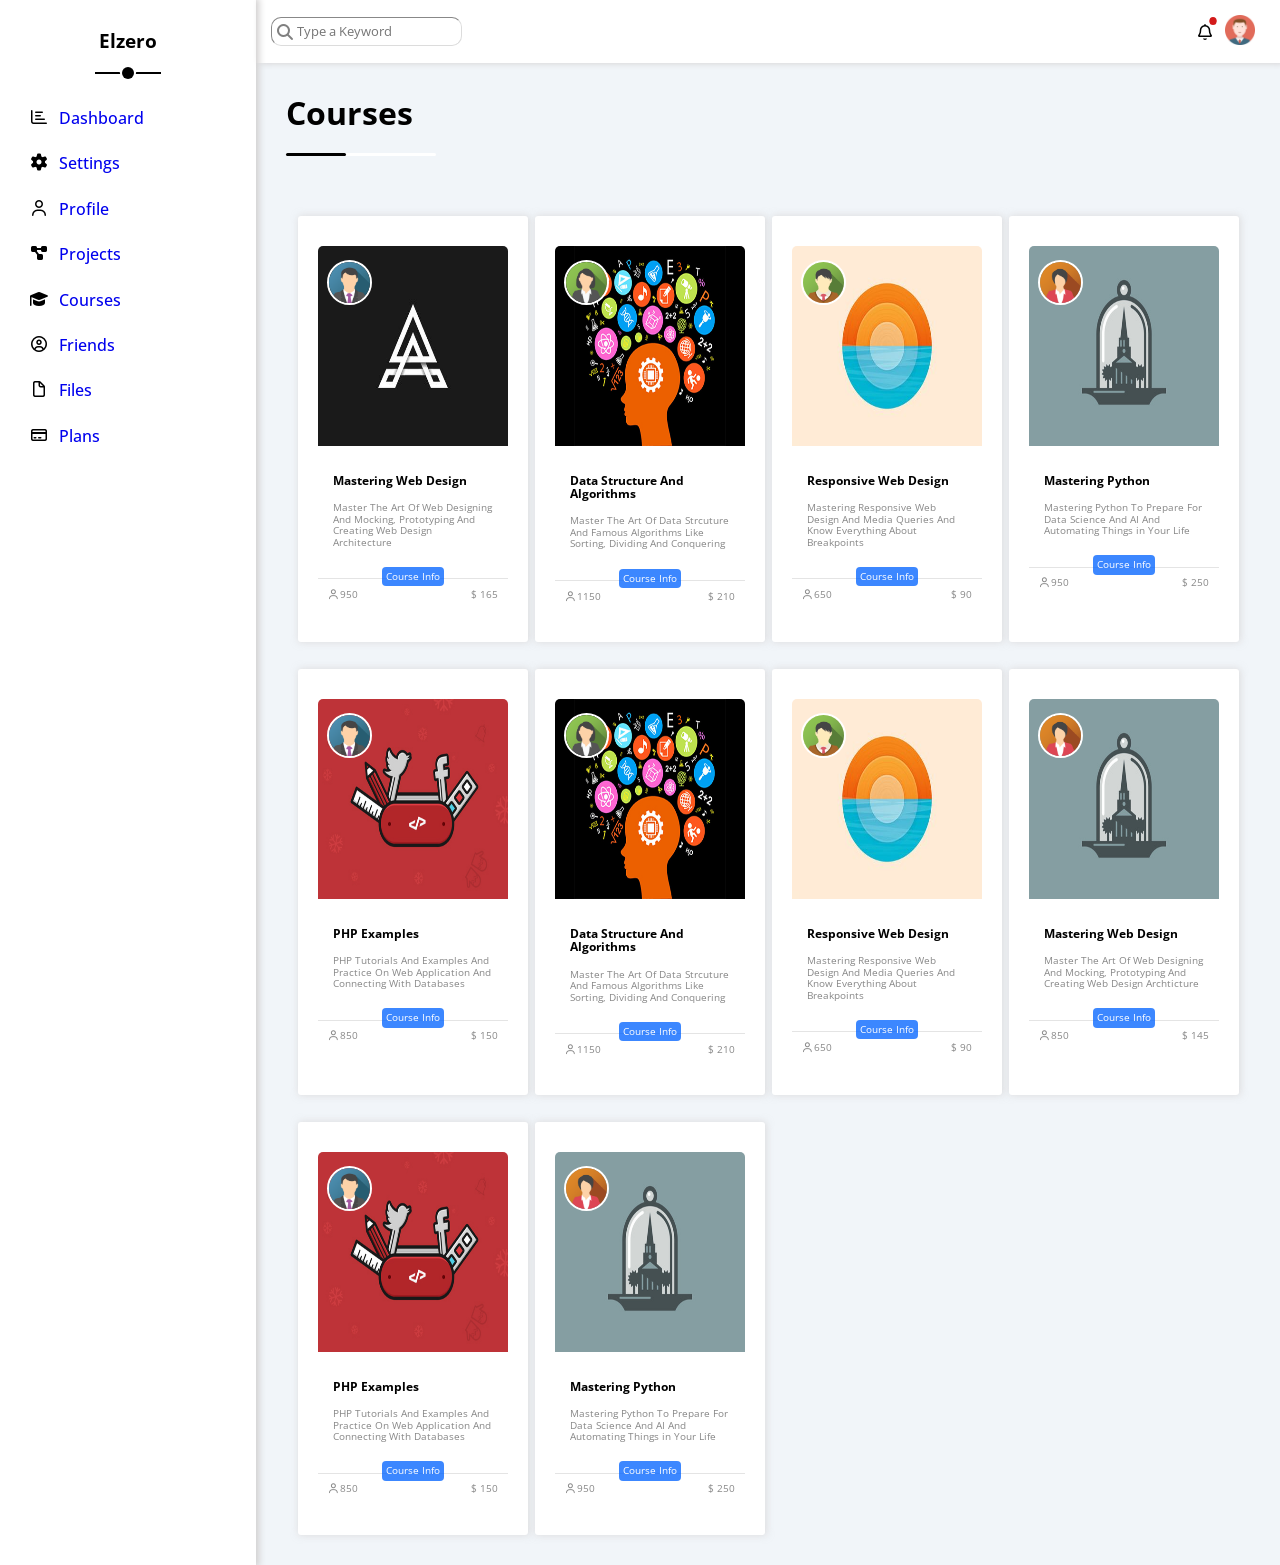
==== Courses.html @ b3a4828a "first commit" ====
<!DOCTYPE html>
<html lang="en">

<head>
    <meta charset="UTF-8">
    <meta name="viewport" content="width=device-width, initial-scale=1.0">
    <link href="css/style.css" rel="stylesheet">
    <link href="css/all.min.css" rel="stylesheet">
    <link href="css/normalize.css" rel="stylesheet">

    <link href="https://fonts.googleapis.com/css2?family=Alex+Brush&family=Archivo+Black&family=Cairo:wght@200..1000&family=Jomhuria&family=Open+Sans:ital,wght@0,300..800;1,300..800&family=Work+Sans:ital,wght@0,100..900;1,100..900&display=swap" rel="stylesheet">
    <title>Template4</title>
</head>

<body>
    <aside>
        <div class="elzerotitle">
            <h3>Elzero</h3>
        </div>
        <ul>
            <li>
                <div>
                    <i class="fa-regular fa-chart-bar"></i>

                    <a href="Dashboard.html">
                        <p>Dashboard</p>
                    </a>

                </div>
            </li>
            <li>
                <div>
                    <i class="fa-solid fa-gear"></i>
                    <a href="Settings.html">
                        <p>Settings</p>
                    </a>


                </div>
            </li>
            <li>
                <div>
                    <i class="fa-regular fa-user"></i>
                    <a href="Profile.html">
                        <p>Profile</p>
                    </a>
                </div>
            </li>
            <li>
                <div>
                    <i class="fa-solid fa-diagram-project"></i>

                    <a href="Projects.html">
                        <p>Projects</p>
                    </a>
                </div>
            </li>
            <li>
                <div>
                    <i class="fa-solid fa-graduation-cap"></i>
                    <a href="Courses.html">
                        <p>Courses </p>
                    </a>

                </div>
            </li>
            <li>
                <div>
                    <i class="fa-regular fa-circle-user"></i>
                    <a href="Friends.html">
                        <p>Friends</p>
                    </a>
                </div>
            </li>
            <li>
                <div>
                    <i class="fa-regular fa-file"></i>
                    <a href="Files.html">
                        <p>Files</p>
                    </a>
                </div>
            </li>
            <li>
                <div>
                    <i class="fa-regular fa-credit-card"></i>
                    <a href="Plans.html">
                        <p>Plans</p>
                    </a>
                </div>
            </li>
        </ul>
    </aside>
    <main>
        <nav>
            <div class="search">
                <div class="icon"><i class="fa-solid fa-magnifying-glass"></i></div>
                <input type="text" placeholder="Type a Keyword">
            </div>
            <div class="bell">
                <div> <i class="fa-regular fa-bell"></i></div>

                <div><img src="image/avatar.png" alt=""></div>

            </div>
        </nav>
        <section>
            <div class="Courses">
                <div class="titlem">
                    <h1>Courses</h1>
                    <div class="line"></div>
                </div>
                <div class="cards">
                    <!-- start of card 1 -->
                    <div class="card">
                        <div class="img"><img src="image/course-01 (1).jpg" alt="not supported">
                            <div class="images"><img src="image/team-01.png" alt=""></div>
                        </div>
                        <div class="text">
                            <div class="name">
                                <h3>Mastering Web Design</h3>
                            </div>
                            <div class="describtion">
                                <p>Master The Art Of Web Designing And Mocking, Prototyping And Creating Web Design Architecture</p>
                            </div>
                        </div>
                        <div class="seperator"></div>
                        <div class="flex">
                            <p><i class="fa-regular fa-user"></i>950</p>
                            <p>$ 165</p>

                        </div>
                    </div>
                    <!-- end of card 1 -->
                    <!-- start of card 2 -->
                    <div class="card">
                        <div class="img"><img src="image/course-02.jpg" alt="not supported">
                            <div class="images"><img src="image/team-02.png" alt=""></div>
                        </div>
                        <div class="text">
                            <div class="name">
                                <h3>Data Structure And Algorithms</h3>
                            </div>
                            <div class="describtion">
                                <p>Master The Art Of Data Strcuture And Famous Algorithms Like Sorting, Dividing And Conquering</p>
                            </div>
                        </div>
                        <div class="seperator"></div>
                        <div class="flex">
                            <p><i class="fa-regular fa-user"></i>1150</p>
                            <p>$ 210</p>
                        </div>
                    </div>
                    <!-- end of card 2 -->
                    <!-- start of card 3 -->
                    <div class="card">
                        <div class="img"><img src="image/course-03.jpg" alt="not supported">
                            <div class="images"><img src="image/team-03.png" alt=""></div>
                        </div>
                        <div class="text">
                            <div class="name">
                                <h3>Responsive Web Design</h3>
                            </div>
                            <div class="describtion">
                                <p>Mastering Responsive Web Design And Media Queries And Know Everything About Breakpoints</p>
                            </div>
                        </div>
                        <div class="seperator"></div>
                        <div class="flex">
                            <p><i class="fa-regular fa-user"></i>650</p>
                            <p>$ 90</p>
                        </div>
                    </div>
                    <!-- end of card 3 -->
                    <!-- start of card 4 -->
                    <div class="card">
                        <div class="img"><img src="image/course-04.jpg" alt="not supported">
                            <div class="images"><img src="image/team-04.png" alt=""></div>
                        </div>
                        <div class="text">
                            <div class="name">
                                <h3>Mastering Python</h3>
                            </div>
                            <div class="describtion">
                                <p>Mastering Python To Prepare For Data Science And AI And Automating Things in Your Life</p>
                            </div>
                        </div>
                        <div class="seperator"></div>
                        <div class="flex">
                            <p><i class="fa-regular fa-user"></i>950</p>
                            <p>$ 250</p>
                        </div>
                    </div>
                    <!-- end of card 4 -->
                    <!-- start of card 5 -->
                    <div class="card">
                        <div class="img"><img src="image/course-05 (1).jpg" alt="not supported">
                            <div class="images"><img src="image/team-01.png" alt=""></div>
                        </div>
                        <div class="text">
                            <div class="name">
                                <h3>PHP Examples</h3>
                            </div>
                            <div class="describtion">
                                <p>PHP Tutorials And Examples And Practice On Web Application And Connecting With Databases</p>
                            </div>
                        </div>
                        <div class="seperator"></div>
                        <div class="flex">
                            <p><i class="fa-regular fa-user"></i>850</p>
                            <p>$ 150</p>
                        </div>
                    </div>
                    <!-- end of card 5 -->
                    <!-- start of card 6 -->
                    <div class="card">
                        <div class="img"><img src="image/course-02.jpg" alt="not supported">
                            <div class="images"><img src="image/team-02.png" alt=""></div>
                        </div>
                        <div class="text">
                            <div class="name">
                                <h3>Data Structure And Algorithms</h3>
                            </div>
                            <div class="describtion">
                                <p>Master The Art Of Data Strcuture And Famous Algorithms Like Sorting, Dividing And Conquering</p>
                            </div>
                        </div>
                        <div class="seperator"></div>
                        <div class="flex">
                            <p><i class="fa-regular fa-user"></i>1150</p>
                            <p>$ 210</p>
                        </div>
                    </div>
                    <!-- end of card 6-->
                    <!-- start of card 7 -->
                    <div class="card">
                        <div class="img"><img src="image/course-03.jpg" alt="not supported">
                            <div class="images"><img src="image/team-03.png" alt=""></div>
                        </div>
                        <div class="text">
                            <div class="name">
                                <h3>Responsive Web Design</h3>
                            </div>
                            <div class="describtion">
                                <p>Mastering Responsive Web Design And Media Queries And Know Everything About Breakpoints</p>
                            </div>
                        </div>
                        <div class="seperator"></div>
                        <div class="flex">
                            <p><i class="fa-regular fa-user"></i>650</p>
                            <p>$ 90</p>
                        </div>
                    </div>
                    <!-- end of card 7 -->
                    <!-- start of card 8 -->
                    <div class="card">
                        <div class="img"><img src="image/course-04.jpg" alt="not supported">
                            <div class="images"><img src="image/team-04.png" alt=""></div>
                        </div>
                        <div class="text">
                            <div class="name">
                                <h3>Mastering Web Design</h3>
                            </div>
                            <div class="describtion">
                                <p>Master The Art Of Web Designing And Mocking, Prototyping And Creating Web Design Archticture</p>
                            </div>
                        </div>
                        <div class="seperator"></div>
                        <div class="flex">
                            <p><i class="fa-regular fa-user"></i>850</p>
                            <p>$ 145</p>
                        </div>
                    </div>
                    <!-- end of card 8 -->
                    <!-- start of card 9 -->
                    <div class="card">
                        <div class="img"><img src="image/course-05 (1).jpg" alt="not supported">
                            <div class="images"><img src="image/team-01.png" alt=""></div>
                        </div>
                        <div class="text">
                            <div class="name">
                                <h3>PHP Examples</h3>

                            </div>
                            <div class="describtion">
                                <p>PHP Tutorials And Examples And Practice On Web Application And Connecting With Databases</p>
                            </div>
                        </div>
                        <div class="seperator"></div>
                        <div class="flex">
                            <p><i class="fa-regular fa-user"></i>850</p>
                            <p>$ 150</p>
                        </div>
                    </div>
                    <!-- end of card 9 -->
                    <!-- start of card 10 -->
                    <div class="card">
                        <div class="img"><img src="image/course-04.jpg" alt="not supported">
                            <div class="images"><img src="image/team-04.png" alt=""></div>
                        </div>
                        <div class="text">
                            <div class="name">
                                <h3>Mastering Python</h3>
                            </div>
                            <div class="describtion">
                                <p>Mastering Python To Prepare For Data Science And AI And Automating Things in Your Life</p>
                            </div>
                        </div>
                        <div class="seperator"></div>
                        <div class="flex">
                            <p><i class="fa-regular fa-user"></i>950</p>
                            <p>$ 250</p>
                        </div>
                    </div>
                    <!-- end of card 10 -->


                </div>
        </section>
    </main>
</body>
---- css/style.css ----
* {
                box-sizing: border-box;
                padding: 0%;
                margin: 0%;
                font-family: "open sans";
            }
            
             :root {
                --gral: rgba(128, 128, 128, 0.163);
            }
            
            html {
                scroll-behavior: smooth;
                background-color: rgb(255, 255, 255);
                font-family: "Cairo", sans-serif;
                list-style: none;
            }
            
            body {
                overflow-x: hidden;
                display: grid;
                grid-template-columns: 20% 80% 1%;
            }
            
            a {
                text-decoration: none;
            }
            
            a:visited {
                color: black;
            }
            
            ul {
                list-style: none;
            }
            /* start of aside the left part */
            
            aside {
                display: flex;
                flex-direction: column;
                justify-content: start;
                padding-top: 50px;
                font-size: medium;
                padding: 10px 10%;
                box-shadow: 1px 0px 7px 2px rgb(208, 206, 206);
                z-index: 10;
                font-weight: 500;
            }
            
            aside .elzerotitle {
                margin: 20px auto;
                border-bottom: 2px black solid;
                padding: 0px 4px 20px;
                position: relative;
                z-index: 1;
            }
            
            aside .elzerotitle h3 {
                font-size: larger;
            }
            
            aside .elzerotitle::before,
            aside .elzerotitle::after {
                content: "";
                background-color: white;
                z-index: 2;
                position: absolute;
                left: 50%;
                transform: translatex(-50%);
                bottom: -7px;
                border-radius: 50%;
                width: 17px;
                height: 17px;
            }
            
            aside .elzerotitle::after {
                background-color: black;
                width: 12px;
                height: 12px;
            }
            
            aside ul li div {
                display: flex;
                padding: 12px 3px;
                width: 100%;
                z-index: 2;
                position: relative;
                border-radius: 4px;
                margin: 3px 0;
            }
            
            aside ul li div::after {
                content: "";
                background-color: rgba(217, 216, 216, 0.605);
                z-index: 2;
                position: absolute;
                left: 0%;
                bottom: 0;
                border-radius: 4px;
                width: 100%;
                height: 100%;
                z-index: -1;
                display: none;
                transition-duration: .4s;
            }
            
            aside ul li div:hover::after {
                display: block;
            }
            
            aside ul li div:hover {
                cursor: pointer;
            }
            
            aside ul li div i {
                margin-right: 10px;
            }
            
            @media(max-width:600px) {
                body {
                    overflow-x: hidden;
                    display: grid;
                    grid-template-columns: 30% 70%;
                }
                aside {
                    font-size: smaller;
                }
            }
            /* end of aside left section */
            /* start of nav in right section  */
            
            main nav {
                display: flex;
                justify-content: space-between;
                padding: 15px;
                box-shadow: 4px 0px 7px 0px rgb(208, 206, 206);
                height: fit-content;
                align-items: center;
                z-index: 100;
                position: relative;
            }
            
            main nav .bell img {
                width: 30px;
                height: 30px;
                margin: 0 10px;
            }
            
            main nav .bell {
                display: flex;
                align-items: center;
            }
            
            main nav .bell :first-child {
                position: relative;
            }
            
            main nav .bell :first-child::after {
                content: "";
                background-color: rgb(211, 26, 26);
                z-index: 2;
                position: absolute;
                right: -27%;
                transform: translatex(-50%);
                top: -6px;
                border-radius: 50%;
                width: 7px;
                height: 7px;
            }
            
            main nav .search input[type="text"] {
                padding: 6px 0% 6px 15%;
                border-color: gainsboro;
                border-width: 1px;
                border-radius: 10px;
                transition-duration: .3s;
                font-size: small;
                outline: none;
            }
            
            main nav .search input[type="text"]:hover {
                padding: 6px 20% 6px 15%;
                box-shadow: 0 0 1px 2px rgb(198, 198, 198);
            }
            
            main nav .search {
                position: relative;
            }
            
            main nav .search .icon {
                position: absolute;
                color: gray;
                top: 20%;
                left: 2.5%;
            }
            
            @media(max-width:600px) {
                main nav .search input[type="text"] {
                    transform: scale(.7);
                }
                main nav .search input[type="text"]:hover {
                    padding: 6px 5% 6px 5%;
                }
            }
            
            main section {
                background-color: #F1F5F9;
            }
            /* end of nav in right section  */
            /* dashboard start */
            /* start of 1 */
            
            .Dashboard .top {
                display: flex;
                justify-content: space-between;
                background-color: #EEEEEE;
                margin: 0;
                padding: 20px 20px 0 20px;
                margin-bottom: 20px;
            }
            
            .Dashboard .top .images img {
                transform: scale(1.5) translate(15px, 25px);
                ;
            }
            
            .Dashboard .top .l img {
                height: 100px;
            }
            
            .Dashboard #card1 {
                padding: 0;
            }
            
            .describtion {
                margin: 15px 0;
            }
            
            .Dashboard .bottom {
                padding: 30px 0;
            }
            
            .Dashboard .bottom .flexspace {
                justify-content: space-around;
                border: 1px #EEEEEE solid;
                padding: 40px 0;
                margin-bottom: 10px;
            }
            
            .Dashboard .flex3 {
                display: flex;
                justify-content: end;
                padding: 0 20px;
                align-items: center;
            }
            
            .Dashboard .flex3 .button {
                background-color: #0075FF;
                color: white;
            }
            
            .button:hover {
                cursor: pointer;
            }
            
            @media(max-width:767px) {
                .Dashboard .top .l img {
                    height: 55px;
                    transform: translatey(59%);
                }
            }
            /* end of 1 */
            /* start of2  */
            
            .Dashboard .card:nth-child(3) .flex3 {
                padding: 15px 6px;
            }
            
            .in input[type="text"] {
                background-color: #cccccc43;
                color: #686868;
                outline: none;
                border: none;
                border-radius: 7px;
                width: 100%;
                padding: 7px 12px;
                margin: 10px 0;
            }
            
            .in input[placeholder="Your Thoughts"] {
                padding-bottom: 150px;
            }
            /* end of 2 */
            /* start of 3*/
            
            .felxo {
                display: flex;
                align-items: center;
                gap: 15px;
                margin-top: 20px;
                position: relative;
            }
            
            .felxo>div:first-child {
                width: 80px;
                height: 80px;
                display: flex;
                justify-content: center;
                align-items: center;
                font-size: 28px;
                font-weight: bold;
                flex-shrink: 0;
            }
            
            .lino {
                position: relative;
            }
            
            .lino::after {
                z-index: 2;
                position: absolute;
                left: 0px;
                top: -40px;
                content: "85%";
                padding: 7px;
                transform: scale(.8);
                color: white;
                border-radius: 4px;
                width: 5%;
                text-align: center;
                min-width: 28px;
            }
            
            #flexo1 .lino::after {
                left: calc(80% - (2.5% + 15px));
                content: "80%";
                background-color: #0075FF;
            }
            
            #flexo2 .lino::after {
                left: calc(55% - (2.5% + 15px));
                content: "55%";
                background-color: #f59e0b;
            }
            
            #flexo3 .lino::after {
                left: calc(75% - (2.5% + 15px));
                content: "75%";
                background-color: #22c55e;
            }
            
            .felxo:nth-of-type(1)>div:first-child {
                background: rgb(0 117 255 / 20%);
                color: #0075ff;
            }
            
            .felxo:nth-of-type(2)>div:first-child {
                background: rgb(245 158 11 / 20%);
                color: #f59e0b;
            }
            
            .felxo:nth-of-type(3)>div:first-child {
                background: rgb(34 197 94 / 20%);
                color: #22c55e;
            }
            
            .felxo>div:last-child {
                flex: 1;
            }
            
            .felxo p {
                margin: 5px 0 12px;
                font-size: 18px;
                font-weight: bold;
            }
            
            .lino {
                width: 100%;
                height: 4px;
                border-radius: 6px;
                position: relative;
            }
            
            .felxo:nth-of-type(1) .lino {
                background: rgb(0 117 255 / 20%);
            }
            
            .felxo:nth-of-type(2) .lino {
                background: rgb(245 158 11 / 20%);
            }
            
            .felxo:nth-of-type(3) .lino {
                background: rgb(34 197 94 / 20%);
            }
            
            .lino::before {
                content: "";
                position: absolute;
                left: 0;
                top: 0;
                height: 100%;
            }
            
            .felxo:nth-of-type(1) .lino::before {
                width: 80%;
                background: #0075ff;
            }
            
            .felxo:nth-of-type(2) .lino::before {
                width: 55%;
                background: #f59e0b;
            }
            
            .felxo:nth-of-type(3) .lino::before {
                width: 75%;
                background: #22c55e;
            }
            
            @media (max-width:767px) {
                .felxo>div:first-child {
                    width: 65px;
                    height: 65px;
                    font-size: 22px;
                }
                .felxo p {
                    font-size: 16px;
                }
                .lino::after {
                    transform: scale(.6);
                }
            }
            /* end of 3 */
            /* start 4 */
            
            .Dashboard .grid {
                display: grid;
                grid-template-columns: repeat(auto-fill, minmax(180px, 1fr));
                gap: 20px;
                margin-top: 20px;
            }
            
            .Dashboard .boxy {
                border: 1px solid #eee;
                border-radius: 10px;
                padding: 20px;
                text-align: center;
            }
            
            .Dashboard .boxy i {
                font-size: 30px;
                margin-bottom: 10px;
            }
            
            .Dashboard .boxy p {
                font-size: 25px;
                font-weight: bold;
                margin: 10px 0;
            }
            
            .Dashboard .boxy:nth-child(1) i {
                color: #f59e0b;
            }
            
            .Dashboard .boxy:nth-child(2) i {
                color: #0075ff;
            }
            
            .Dashboard .boxy:nth-child(3) i {
                color: #22c55e;
            }
            
            .Dashboard .boxy:nth-child(4) i {
                color: #f44336;
            }
            
            @media (max-width:767px) {
                .Dashboard .grid {
                    grid-template-columns: 1fr;
                }
            }
            /* end 4 */
            /* start 5 */
            
            .Dashboard .cardin {
                padding: 20px 0;
            }
            
            .Dashboard .cardin:not(:last-child) {
                border-bottom: 1px solid #eee;
            }
            
            .Dashboard .flexspace {
                display: flex;
                justify-content: space-between;
                align-items: center;
            }
            
            .Dashboard .left {
                display: flex;
                align-items: center;
                gap: 15px;
            }
            
            .Dashboard .left img {
                width: 100px;
                border-radius: 6px;
            }
            
            .Dashboard .left p {
                margin-bottom: 8px;
                font-weight: bold;
            }
            
            .button {
                background: #eee;
                padding: 5px 10px;
                border-radius: 6px;
                font-size: 13px;
                white-space: nowrap;
            }
            
            @media (max-width:767px) {
                .flexspace {
                    flex-direction: column;
                    gap: 15px;
                    text-align: center;
                }
                .left {
                    flex-direction: column;
                }
                .left img {
                    width: 180px;
                }
            }
            /* end 5 */
            /* start 6 */
            
            .Dashboard .cardin {
                padding: 20px 0;
            }
            
            .Dashboard .cardin:not(:last-child) {
                border-bottom: 1px solid #eee;
            }
            
            .flexspace {
                display: flex;
                justify-content: space-between;
                align-items: center;
                padding: 12px;
            }
            
            .flexspace .left,
            .flexspace .right {
                display: flex;
                flex-direction: column;
                justify-content: space-between;
                height: 100%;
            }
            
            .flexspace .right>div {
                margin: 10px 0;
            }
            
            .flexspace .left>div {
                margin: 3px 0;
            }
            
            .flexspace:not(:last-child) {
                border-bottom: 1px solid #eee;
            }
            
            .flexspace:nth-child(5) {
                position: relative;
            }
            
            .flexspace:nth-child(5)::after {
                content: "";
                width: 100%;
                height: 100%;
                top: 0;
                left: 0;
                background-color: #ffffffc9;
                position: absolute;
            }
            
            .Dashboard .left {
                display: flex;
                align-items: center;
                gap: 15px;
            }
            
            .Dashboard .left img {
                width: 100px;
                border-radius: 6px;
            }
            
            .Dashboard .left p {
                margin-bottom: 8px;
                font-weight: bold;
            }
            
            .button {
                background: #eee;
                padding: 5px 10px;
                border-radius: 6px;
                font-size: 13px;
                white-space: nowrap;
            }
            
            .trash {
                transition-duration: .3s;
            }
            
            .trash:hover {
                color: red;
            }
            
            @media (max-width:767px) {
                .flexspace {
                    flex-direction: column;
                    gap: 15px;
                    text-align: center;
                }
                .Dashboard .left {
                    flex-direction: column;
                }
                .Dashboard .left img {
                    width: 180px;
                }
            }
            /* end 6 */
            
            .reminder,
            .latest-uploads,
            .socialMediaStatistics,
            .projectprogress {
                margin: 20px 0;
            }
            /* start 7 */
            
            .latest-uploads {
                background: white;
                padding: 20px;
                border-radius: 10px;
                margin: 20px 0;
            }
            
            .latest-uploads h2 {
                margin-bottom: 20px;
            }
            
            .upload {
                display: flex;
                justify-content: space-between;
                align-items: center;
                padding: 15px 0;
            }
            
            .upload:not(:last-child) {
                border-bottom: 1px solid #eee;
            }
            
            .file {
                display: flex;
                align-items: center;
                gap: 15px;
            }
            
            .file img {
                width: 40px;
            }
            
            .file h4 {
                margin: 0 0 5px;
                font-size: 15px;
                font-weight: normal;
            }
            
            .file p {
                margin: 0;
                color: #888;
                font-size: 14px;
            }
            
            .upload span {
                background: #eee;
                padding: 4px 8px;
                border-radius: 6px;
                font-size: 13px;
            }
            /* start 8 */
            
            .projectprogress {
                position: relative;
                background: white;
                padding: 20px;
                border-radius: 10px;
                overflow: hidden;
            }
            
            .projectprogress h2 {
                margin-bottom: 25px;
            }
            
            .projectprogress ul {
                list-style: none;
                margin: 0;
                padding: 0;
                position: relative;
            }
            
            .projectprogress ul::before {
                content: "";
                position: absolute;
                left: 11px;
                top: 0;
                width: 2px;
                height: calc(100% - 24px);
                background: #0075ff;
            }
            
            .projectprogress li {
                position: relative;
                padding-left: 40px;
                min-height: 45px;
                display: flex;
                align-items: center;
            }
            
            .projectprogress li::before {
                content: "";
                position: absolute;
                left: 0;
                width: 18px;
                height: 18px;
                border: 2px solid #0075ff;
                border-radius: 50%;
                background: white;
                z-index: 2;
            }
            
            .projectprogress li.done::before {
                background: #0075ff;
            }
            
            .projectprogress li.current::before {
                background: #0075ff;
                animation: flash 1s infinite alternate;
            }
            
            .projectprogress img {
                position: absolute;
                right: 20px;
                bottom: 20px;
                width: 140px;
                opacity: .15;
            }
            
            @keyframes flash {
                from {
                    opacity: 1;
                }
                to {
                    opacity: .2;
                }
            }
            
            @media (max-width:767px) {
                .projectprogress img {
                    display: none;
                }
                .projectprogress li {
                    font-size: 14px;
                }
            }
            /* end of card8 */
            /* start of card 9 */
            
            .reminders {
                background: white;
                padding: 20px;
                border-radius: 10px;
            }
            
            .reminders h2 {
                margin-bottom: 20px;
            }
            
            .reminder {
                display: flex;
                align-items: center;
                gap: 15px;
            }
            
            .reminder:not(:last-child) {
                margin-bottom: 20px;
            }
            
            .circle {
                width: 15px;
                height: 15px;
                border-radius: 50%;
                flex-shrink: 0;
            }
            
            .Dashboard .text {
                border-left: 2px solid;
                padding-left: 15px;
            }
            
            .Dashboard .text h4 {
                margin: 0 0 8px;
                font-size: 14px;
            }
            
            .Dashboard .text p {
                margin: 0;
                font-size: 13px;
                color: #888;
            }
            
            .blue .circle,
            .blue .text {
                border-color: #0075ff;
                background-color: #0075ff;
            }
            
            .green .circle,
            .green .text {
                border-color: #22c55e;
                background-color: #22c55e;
            }
            
            .orange .circle,
            .orange .text {
                border-color: #f59e0b;
                background-color: #f59e0b;
            }
            
            .red .circle,
            .red .text {
                border-color: #f44336;
                background-color: #f44336;
            }
            
            .blue .text,
            .green .text,
            .orange .text,
            .red .text {
                background: transparent;
            }
            
            @media (max-width: 767px) {
                .reminder {
                    gap: 10px;
                }
                .text h4 {
                    font-size: 13px;
                }
                .text p {
                    font-size: 12px;
                }
            }
            /* end of card 9 */
            /* start of 10 */
            
            .latestpost {
                background: white;
                padding: 20px;
                border-radius: 10px;
            }
            
            .latestpost .head {
                display: flex;
                align-items: center;
                gap: 15px;
                padding-bottom: 20px;
                border-bottom: 1px solid #eee;
                margin: 16px 0;
            }
            
            .latestpost .head img {
                width: 50px;
                border-radius: 50%;
            }
            
            .latestpost .head h4 {
                margin-bottom: 15px;
            }
            
            .latestpost .head p {
                color: #888;
                font-size: 14px;
            }
            
            .latestpost .post {
                padding: 30px 0;
                line-height: 1.8;
                border-bottom: 1px solid #eee;
                min-height: 140px;
            }
            
            .latestpost .react {
                display: flex;
                justify-content: space-between;
                padding-top: 20px;
                color: #777;
                font-size: 14px;
            }
            
            @media(max-width:767px) {
                .latestpost .post {
                    text-align: center;
                    min-height: auto;
                }
                .latestpost .react {
                    font-size: 13px;
                }
            }
            /* end of 10 */
            /* start of 11 */
            
            .socialMediaStatistics {
                background: white;
                padding: 20px;
                border-radius: 10px;
            }
            
            .socialMediaStatistics h2 {
                margin-bottom: 20px;
            }
            
            .socialMediaBox {
                display: flex;
                align-items: center;
                justify-content: space-between;
                min-height: 55px;
                margin-bottom: 10px;
            }
            
            .socialMediaBox i {
                width: 55px;
                height: 55px;
                display: flex;
                justify-content: center;
                align-items: center;
                color: white;
                font-size: 20px;
            }
            
            .socialMediaBox span {
                flex: 1;
                margin-left: 15px;
                font-weight: bold;
            }
            
            .socialMediaBox a {
                margin-right: 15px;
                padding: 4px 10px;
                border-radius: 6px;
                color: white;
                text-decoration: none;
                font-size: 13px;
            }
            
            .twitter {
                background: #d2ecfc;
            }
            
            .twitter i,
            .twitter a {
                background: #1da1f2;
            }
            
            .twitter span {
                color: #1da1f2;
            }
            
            .facebook {
                background: #d7e9ff;
            }
            
            .facebook i,
            .facebook a {
                background: #1877f2;
            }
            
            .facebook span {
                color: #1877f2;
            }
            
            .youtube {
                background: #ffe2e2;
            }
            
            .youtube i,
            .youtube a {
                background: #ff0000;
            }
            
            .youtube span {
                color: #ff0000;
            }
            
            .linkedin {
                background: #d9edf7;
            }
            
            .linkedin i,
            .linkedin a {
                background: #0a66c2;
            }
            
            .linkedin span {
                color: #0a66c2;
            }
            
            @media (max-width:767px) {
                .socialMediaBox {
                    min-height: 50px;
                }
                .socialMediaBox i {
                    width: 50px;
                    height: 50px;
                }
                .socialMediaBox span {
                    font-size: 13px;
                }
                .socialMediaBox a {
                    font-size: 12px;
                    margin-right: 10px;
                }
            }
            /* end of 11 */
            /* start of 12 */
            
            .projectsTable {
                background: white;
                padding: 20px;
                border-radius: 10px;
            }
            
            .projectsTable h2 {
                margin-bottom: 20px;
            }
            
            .tableResponsive {
                overflow-x: auto;
            }
            
            .tableResponsive table {
                width: 100%;
                min-width: 900px;
                border-spacing: 0;
            }
            
            .tableResponsive th {
                background: #f6f6f6;
                padding: 15px;
                text-align: left;
                font-weight: bold;
            }
            
            .tableResponsive td {
                padding: 15px;
                border: 1px solid #eee;
            }
            
            .projectTeam {
                display: flex;
                align-items: center;
            }
            
            .projectTeam img {
                width: 32px;
                border-radius: 50%;
                border: 2px solid white;
            }
            
            .projectTeam img:not(:first-child) {
                margin-left: -15px;
            }
            
            .pending,
            .inProgress,
            .completed,
            .rejected {
                color: white;
                padding: 4px 10px;
                border-radius: 6px;
                font-size: 13px;
            }
            
            .pending {
                background: #f59e0b;
            }
            
            .inProgress {
                background: #0075ff;
            }
            
            .completed {
                background: #22c55e;
            }
            
            .rejected {
                background: #f44336;
            }
            /* end of 12 */
            /* dashboard end */
            /* settings start */
            
            .Settings .card {
                overflow: hidden;
            }
            
            .Settings .card .grid {
                grid-template-columns: 1fr;
            }
            
            .Settings .card .Black {
                color: black;
                font-weight: bold;
            }
            
            .Settings .flexspace .button {
                width: fit-content;
            }
            
            .Settings .button,
            .Settings .change {
                background: #0075ff;
                color: #fff;
                padding: 10px 18px;
                border-radius: 6px;
                cursor: pointer;
                transition: .3s;
            }
            
            .Settings .button:hover,
            .Settings .change:hover {
                background: #0d69d5;
            }
            
            .Settings #card5 form div {
                padding: 14px 0;
                border-bottom: 1px solid #eee;
            }
            
            .Settings #card5 form div:last-child {
                border: none;
            }
            
            .Settings #card5 label {
                margin-left: 10px 0;
                cursor: pointer;
            }
            
            .Settings .flex2 {
                display: flex;
                gap: 15px;
                margin-top: 25px;
            }
            
            .Settings .box {
                flex: 1;
                border: 2px solid #eee;
                border-radius: 10px;
                padding: 20px;
                text-align: center;
                cursor: pointer;
                transition: .3s;
            }
            
            .Settings .box:hover {
                border-color: #0075ff;
                color: #0075ff;
            }
            
            .Settings .box i {
                font-size: 28px;
                margin-bottom: 12px;
            }
            
            .Settings .card:nth-child(2) input,
            .Settings .card:nth-child(4) input,
            .Settings textarea {
                width: 100%;
                padding: 12px;
                border: 1px solid #ddd;
                border-radius: 6px;
                outline: none;
                transition: .3s;
                font-size: 15px;
                background-color: #ecececa0;
                margin: 0px 0 10px 0;
            }
            
            .Settings .card:nth-child(4) input {
                padding-left: 50px;
            }
            
            .Settings .ic {
                position: relative;
                display: flex;
                align-items: center;
                margin: 4px 0;
                padding: 0;
            }
            
            .Settings .ic i {
                position: absolute;
                padding: 0 20px;
                border-right: #a4a3a3 1px solid;
                color: #a2a0a0;
                height: 80%;
                display: flex;
                align-items: center;
                justify-content: center;
                transform: translatey(-10%);
            }
            
            .Settings input:focus,
            .Settings textarea:focus {
                border-color: #2196f3;
            }
            
            .Settings textarea {
                min-height: 160px;
            }
            
            @media (max-width:1022px) {
                .Settings .change,
                .Settings .button {
                    width: 100%;
                    text-align: center;
                }
                .Settings h2+.describtion {
                    font-size: smaller;
                }
                .Settings .flex {
                    flex-direction: column;
                    gap: 15px;
                }
                .Settings .flex2 {
                    flex-direction: column;
                }
                .Settings .change,
                .Settings .button {
                    width: 100%;
                    text-align: center;
                }
                .Settings .describtion {
                    width: 80%;
                }
            }
            /*settings end */
            /* profile sec start */
            
            main section .Profile {
                padding: 20px;
            }
            
            .Profile .grid1 {
                display: grid;
                grid-template-columns: 25% 75%;
                margin: 20px;
                background-color: white;
                padding: 10px 0px 10px 10px;
                gap: 20px;
                border-radius: 8px;
                box-shadow: 1px 0px 2px .5px rgb(208, 206, 206);
            }
            
            .Profile .grid1 .info,
            .Profile .grid1 .col:first-child {
                display: flex;
                flex-direction: column;
                align-items: center;
                justify-content: center;
            }
            
            .Profile .grid1 .col:first-child {
                border-right: #88888870 1PX solid;
            }
            
            .Profile .grid1 .col:first-child .info>div {
                margin: 10px 0;
            }
            
            .Profile .grid1 .col:first-child .info .line {
                height: 6px;
                background-color: rgba(220, 220, 220, 0.341);
            }
            
            .Profile .grid1 .col:first-child .info .line::after {
                background-color: rgb(0, 132, 255);
                height: 6px;
            }
            
            .Profile .grid1 .col:first-child .info .stars {
                color: gold;
            }
            
            .Profile .images {
                display: flex;
                justify-content: center;
                margin-bottom: 20px;
            }
            
            .Profile .images img {
                width: 100px;
                height: 100px;
                position: static;
                transform: none;
            }
            
            .Profile .grid1 .col:nth-child(2)>div {
                display: flex;
                position: relative;
                width: 90%;
                justify-content: space-between;
                padding: 5px 5px 20px;
                border-bottom: 1px gainsboro solid;
            }
            
            .Profile .grid1 .col:nth-child(2)>div:last-child {
                border-bottom: none;
            }
            
            .Profile .grid1 .col .subheading+div {
                margin: 6px 0;
                position: relative;
            }
            
            .Profile .grid1 .col>div .right {
                position: absolute;
                top: 40%;
                left: 50%;
            }
            
            .Profile .grid1 .col>div .right,
            .left {
                width: 280px;
                margin: 0 10px;
            }
            
            .Profile .grid1 .col>div .left {
                margin-right: 40px;
            }
            
            .Profile .grid1 .col>div .right .value,
            .left .value {
                font-size: small;
            }
            
            .Profile .grid1 .col>div .describtion,
            .left .subheading {
                margin: 13px 0 7px;
                color: #888888;
            }
            
            .left .subheading {
                font-weight: 600;
            }
            
            .Profile .grid {
                display: grid;
                grid-template-columns: 30% 69%;
                gap: 30px;
                padding: 40px;
            }
            
            .Profile .grid .coll {
                background-color: white;
                padding: 20px;
                border-radius: 6px;
                box-shadow: 1px 0px 2px .5px rgb(208, 206, 206);
            }
            
            .Profile .grid .coll .flexd {
                display: flex;
                flex-direction: column;
                justify-content: space-around;
                height: 100%;
            }
            
            .Profile .grid .coll .flexd>div {
                display: flex;
                font-size: small;
                border-bottom: solid 1px gainsboro;
                height: 100%;
                align-items: center;
                padding: 3px;
                transition-duration: .4s;
            }
            
            .Profile .grid .coll .flexd>div:last-child {
                border-bottom: none;
                padding: 0 0 20PX;
            }
            
            .Profile .grid .coll .flexd>div p {
                background-color: rgba(237, 236, 236, 0.697);
                padding: 5px;
                border-radius: 6px;
                margin: 3px;
            }
            
            .Profile .grid .coll .flex {
                display: flex;
                justify-content: space-between;
                flex-direction: column;
            }
            
            .Profile .grid .coll img {
                width: 70px;
                margin: 0 10px;
            }
            
            .Profile .grid .coll .internalflex {
                display: flex;
                justify-content: space-between;
                transition-duration: .4s;
            }
            
            .Profile .grid .coll .internalflex:hover,
            .Profile .grid .coll .flexd div:hover {
                background-color: rgba(239, 235, 235, 0.389);
            }
            
            .Profile .grid .coll .internalflex :first-child {
                display: flex;
                justify-content: space-between;
                align-items: start;
                margin: 7px 0;
            }
            
            .Profile .grid .coll .internalflex:not(:last-child) {
                border-bottom: solid 1px gainsboro;
            }
            
            .Profile .grid .coll .internalflex .describtion {
                font-weight: 500;
            }
            
            .Profile .grid .coll .internalflex :first-child .text {
                display: flex;
                flex-direction: column;
                padding-left: 10px;
            }
            
            .switch {
                display: inline-block;
                position: relative;
                width: 78px;
                height: 30px;
                margin: 5PX 0;
            }
            
            .switch input {
                display: none;
            }
            
            .slider {
                position: absolute;
                inset: 0;
                background-color: #ccc;
                border-radius: 16px;
                cursor: pointer;
                transition: 0.3s;
            }
            
            .slider::before {
                content: "F";
                font-family: "Font Awesome 6 Free";
                font-weight: 900;
                position: absolute;
                width: 15px;
                height: 15px;
                left: 8PX;
                top: 20%;
                border-radius: 50%;
                background-color: white;
                color: #aaa;
                display: flex;
                justify-content: center;
                align-items: center;
                transition: 0.3s;
                padding: 1PX;
            }
            
            .switch input:checked+.slider {
                background-color: #0075ff;
            }
            
            .switch input:checked+.slider::before {
                content: "✓";
                color: #0075ff;
                transform: translateX(46px);
            }
            
            @media(max-width:820px) {
                main section .Profile .grid,
                main section .Profile .grid1 {
                    display: flex;
                    flex-direction: column;
                    justify-content: center;
                    padding: auto 0;
                    width: 100%;
                }
                .Profile .grid .coll .internalflex :first-child,
                .internalflex,
                .flexed,
                .col:nth-child(2)>div,
                .row {
                    flex-direction: column;
                    align-items: center;
                    padding-bottom: 10px;
                    justify-content: center;
                }
                .Profile .grid1 .col:nth-child(2)>div {
                    flex-direction: column;
                    align-items: center;
                }
                .Profile .grid1 .col>div .right {
                    position: static;
                }
                .Profile .grid1 .col>div .right,
                .Profile .grid1 .col>div .left {
                    width: 100%;
                    margin: 10px 0;
                }
                .Profile .grid1,
                .Profile .grid {
                    margin: 10px 0%;
                    width: 105%;
                }
                .Profile .grid1 .col:first-child {
                    border-right: none;
                }
            }
            /* profile sec end */
            /*  variable section projects section */
            
            .Projects {
                padding: 10px;
            }
            
            .Projects .cards {
                margin: 25px;
            }
            
            .card {
                background-color: white;
                padding: 30px 20px;
                margin: 20px 0 0;
                box-shadow: 1px 0px 7px .62px rgba(208, 206, 206, 0.602);
                border-radius: 3px;
            }
            
            .Projects .cards .card .flex {
                display: flex;
                justify-content: space-between;
            }
            
            .Projects .cards .card .flex .date,
            .describtion,
            .amount {
                color: #888888;
                font-size: small;
            }
            
            .name h2 {
                font-size: medium;
                margin-bottom: 20px;
            }
            
            .Projects .cards .card .flex .describtion {
                margin-bottom: 40px;
            }
            
            .Projects .cards .card .images {
                display: grid;
                grid-template-columns: repeat(5, 30px);
                margin-bottom: 40px;
            }
            
            .images img {
                width: 45px;
                height: 45px;
                border-radius: 50%;
                border: 2px white solid;
                transition-duration: .4s;
            }
            
            .Projects .cards .card .images img:hover {
                z-index: 4;
            }
            
            .Projects .cards .card .skills {
                display: flex;
                justify-content: flex-end;
                font-size: small;
                border: 1px rgba(220, 220, 220, 0.534) solid;
                border-right: none;
                border-left: none;
                padding: 10px 0;
            }
            
            .Projects .cards .card .skills p {
                padding: 5px;
                background-color: #bdbcbc3a;
                margin: 0 5px;
                border-radius: 5px;
            }
            
            .Projects .cards .card .lasrow {
                display: flex;
                justify-content: space-between;
                padding: 30px 0px;
                align-items: center;
            }
            
            .Projects .cards .card .lasrow .salary {
                color: #888888;
            }
            /* all sections head and in both card ,titlem */
            
            .line,
            .line::after {
                width: 40%;
                height: 9px;
                background-color: #8888883a;
                border-radius: 5px;
                position: relative;
            }
            
            .titlem {
                margin: 20px;
            }
            
            .titlem .line,
            .titlem .line::after {
                width: 150px;
                height: 3px;
                background-color: #ffffff;
            }
            
            .titlem .line::after {
                width: 40%;
                background-color: #000000;
                position: absolute;
                left: 0;
                top: 0;
                content: "";
            }
            
            .Projects .cards .card .lasrow .line::after {
                content: "";
                position: absolute;
                left: 0;
                top: 0;
                width: 100%;
                height: 100%;
                background-color: rgb(0, 68, 255);
            }
            
            .Projects .cards .card:nth-child(1) .lasrow .line::after {
                background-color: #F44336;
                width: 50%;
            }
            
            .Projects .cards .card:nth-child(2) .lasrow .line::after {
                background-color: #22C55E;
                width: 80%;
            }
            
            .Projects .cards .card:nth-child(4) .lasrow .line::after {
                background-color: #22C55E;
                width: 55%;
            }
            
            .Projects .cards .card:nth-child(5) .lasrow .line::after {
                background-color: #F44336;
                width: 30%;
            }
            
            .Projects .cards .card:nth-child(6) .lasrow .line::after {
                background-color: #22C55E;
                width: 70%;
            }
            
            @media (max-width:776px) {
                .Projects .cards .card .skills {
                    display: flex;
                    justify-content: center;
                }
                .Projects .cards .card .skills p {
                    width: fit-content;
                    font-size: 7.4px;
                    margin: 0 1px 0;
                }
                .Projects .cards .card .describtion {
                    transform: scale(.9);
                }
            }
            /* end of projects sec4*/
            /* start of courses sec5*/
            
            .Courses,
            .Friends,
            .Files,
            .Plans,
            .Settings,
            .Dashboard {
                padding: 10px;
            }
            
            .Courses .cards {
                display: grid;
                grid-template-columns: repeat(auto-fit, minmax(100px, 230px));
                padding: 20px 10px;
                justify-content: center;
                gap: 7px;
            }
            
            .Courses .cards .card {
                font-size: x-small;
            }
            
            .Courses .cards .img {
                position: relative;
            }
            
            .Courses .cards .img>img {
                width: 100%;
                min-height: 200px;
                border-radius: 5px 5px 0 0px;
            }
            
            .Courses .cards .img .images {
                position: absolute;
                left: 5%;
                top: 7%;
            }
            
            .Courses .cards .card .text {
                padding: 15px;
            }
            
            .Courses .cards .card .text .describtion {
                font-size: x-small;
            }
            
            .Courses .cards .card .text .name h3 {
                margin: 10px 0;
            }
            
            .Courses .cards .card .seperator {
                width: 100%;
                height: .7px;
                background: #bfbfbf6d;
                position: relative;
            }
            
            .Courses .cards .card .seperator::after {
                background: #bfbfbf6d;
                position: absolute;
                content: "Course Info";
                color: white;
                background-color: rgba(0, 98, 255, 0.764);
                padding: 4px;
                left: 50%;
                transform: translate(-50%);
                bottom: -7.6px;
                border-radius: 4px;
            }
            
            .Courses .cards .card .flex {
                display: flex;
                justify-content: space-between;
                padding: 10px;
                color: #888888;
            }
            /* end of courses sec5*/
            /* section 6 friends start */
            
            .Friends .grid {
                display: grid;
                grid-template-columns: repeat(auto-fit, 320px);
                gap: 20px;
                padding: 10px;
                width: 98%;
                margin: 1%;
                font-size: small;
            }
            
            .Friends .grid .card {
                width: clamp(250px, 40vw, 320px);
                background-color: white;
                padding: 20px;
                border-radius: 5px;
                position: relative;
            }
            
            .Friends .grid .card::before,
            .Friends .grid .card::after {
                content: "";
                position: absolute;
                top: 0;
                right: 0;
                width: 6px;
                height: 6px;
                background-color: rgb(173, 38, 38);
                animation: bord 4.4s .1s infinite forwards;
                border-radius: 50%;
                display: none;
            }
            
            .Friends .grid .card::before {
                background-color: rgb(29, 29, 176);
                animation: bord 4.4s .1s infinite reverse;
            }
            
            .Friends .grid .card:hover::after,
            .Friends .grid .card:hover::before {
                display: block;
            }
            
            @keyframes bord {
                0% {
                    transform: translateX(0PX);
                }
                25% {
                    transform: translateX(-320PX);
                }
                50% {
                    transform: translate(-320PX, 330PX);
                }
                75% {
                    transform: translate(0PX, 330PX);
                }
                100% {
                    transform: translate(0PX, -330PX);
                }
            }
            
            .Friends .grid .card .icons>div {
                display: inline-block;
                background-color: rgba(242, 242, 242, 0.744);
                color: #696969;
                padding: 8px;
                margin: 1px;
                border-radius: 50%;
                font-size: xx-small;
                transition-duration: .3s;
            }
            
            .Friends .grid .card .firstblock {
                display: flex;
                flex-direction: column;
                justify-content: center;
                align-items: center;
                margin: 15px 0;
            }
            
            .Friends .grid .card .images img {
                width: 100px;
                height: 100px;
                margin-bottom: 10px;
            }
            
            .Friends .grid .card h3 {
                margin-bottom: 4px;
            }
            
            .Friends .grid .card .box .row {
                font-size: smaller;
                margin: 6px 0;
            }
            
            .Friends .grid .card .box .row i {
                margin-right: 8px;
            }
            
            .Friends .grid .card .footerflex {
                display: flex;
                justify-content: space-between;
                margin: 3px 0;
                padding-top: 8px;
                border-top: 1px rgba(220, 220, 220, 0.545) solid;
            }
            
            .Friends .grid .card .describtion {
                font-size: x-small;
            }
            
            .Friends .grid .card .footerflex .right {
                display: flex;
                font-size: smaller;
            }
            
            .Friends .grid .card .footerflex .right .bluebutton,
            .Friends .grid .card .footerflex .right .redbutton {
                padding: 5px;
                border-radius: 5px;
                background-color: #0075FF;
                margin: 0 2px;
                color: white;
                width: 55px;
                text-align: center;
                transition-duration: .3s;
            }
            
            .Friends .right>div:hover,
            .Friends .grid .card .icons>div:hover {
                cursor: pointer;
                transform: scale(1.1);
            }
            
            .Friends .grid .card .icons>div:hover {
                background-color: #0075FF;
                color: white;
            }
            
            .Friends .grid .card .footerflex .right .redbutton {
                background-color: red;
            }
            
            .Friends .redbutton,
            .Friends .bluebutton {
                height: fit-content;
            }
            
            @media(max-width:1025px) {
                .Friends .card::before,
                .Friends .card::after {
                    opacity: 0;
                }
            }
            
            @media(max-width:350px) {
                .card {
                    max-width: 200px;
                }
            }
            /* end ofsec 6 friends */
            /* section 7 files start */
            
            main section .Files .gridbig {
                display: grid;
                grid-template-columns: 70% 30%;
            }
            
            .Files .gridbig .gridm {
                display: grid;
                grid-template-columns: repeat(2, 1fr);
            }
            
            .Files .gridsec .card {
                justify-content: space-between;
                margin: 13px 0;
            }
            
            .Files .gridbig .gridm .card {
                background-color: white;
                box-shadow: 0px 0px 1px .5px rgba(220, 220, 220, 0.554);
                border-radius: 4px;
                margin: 10px;
                padding: 10px;
            }
            
            .Files .gridbig .gridm .card .amount {
                color: #888888;
            }
            
            .Files .gridbig .gridm .card .ni {
                width: 100%;
                display: flex;
                justify-content: center;
                flex-direction: column;
                align-items: center;
                gap: 5px;
                margin: 10px 0;
                font-size: x-small;
                font-weight: 500;
            }
            
            .Files .gridbig .gridm .card .ni img {
                width: 70px;
                transition-duration: .5s;
            }
            
            .Files .gridbig .gridm .card .ni img:hover {
                transform: rotate(.03turn);
            }
            
            .Files .gridbig .gridm .card .icon {
                color: #686868;
                transition-duration: .4s;
            }
            
            .Files .gridbig .gridm .card .icon:hover {
                cursor: pointer;
                color: #363636;
                transform: scale(1.01);
            }
            
            .Files .gridbig .gridm .card .flex {
                display: flex;
                justify-content: space-between;
                margin: 10px 0;
                border-top: #f0efef 1px solid;
                padding: 10px 0 0;
            }
            
            @media(max-width:600px) {
                .Files .gridbig .gridm,
                .Files .gridbig {
                    grid-template-columns: repeat(1, 1fr)!important;
                    width: 100%;
                }
            }
            
            .Files .gridsec {
                padding: 10px;
                border-radius: 5px;
                box-shadow: 0px 0px 1px .5px rgba(220, 220, 220, 0.554);
                background-color: white;
                margin: 10px;
                position: relative;
            }
            
            .Files .gridsec .card {
                padding: 15px 5px;
            }
            
            .Files .gridsec .card .flex1 {
                display: flex;
                justify-content: space-between;
            }
            
            .Files .gridsec .card .flex1 .interflex {
                display: flex;
                align-items: center;
            }
            
            .Files .gridsec .card .flex1 .interflex .txtt .amount {
                font-size: x-small;
            }
            
            .Files .gridsec .card .flex1 .interflex .txtt p {
                font-size: small;
                margin: 3px 0 6px;
            }
            
            .Files .gridsec .card .flex1 .interflex .icn {
                padding: 10px;
                background-color: #CCE3FF;
                margin-right: 5px;
                color: blue;
                border-radius: 4px;
            }
            
            .Files .gridsec .card:nth-child(3) .flex1 .interflex .icn {
                background-color: rgba(144, 238, 144, 0.767);
                color: green;
            }
            
            .Files .gridsec .card:nth-child(4) .flex1 .interflex .icn {
                background-color: rgba(250, 188, 188, 0.805);
                color: red;
            }
            
            .Files .gridsec .card:nth-child(5) .flex1 .interflex .icn {
                background-color: #FDECCE;
                color: gold;
            }
            
            .Files .gridsec .button {
                transform: translatex(100%);
                padding: 10px;
                font-size: x-small;
                background-color: #0075FF;
                color: white;
                width: fit-content;
                border-radius: 5px;
            }
            
            .Files .gridsec .button #icon {
                animation-name: up-down;
                animation: none;
            }
            
            @keyframes up-down {
                from {
                    transform: translatey(-3px);
                }
                to {
                    transform: translatey(3px);
                }
            }
            
            .Files .gridsec .button:hover #icon {
                animation: up-down .5s infinite alternate;
            }
            /* section 7 files end */
            /* section 8 plans start */
            
            .Plans .grid {
                display: grid;
                grid-template-columns: 1fr;
                gap: 10px;
                padding: 10px;
            }
            
            .Plans .grid .card {
                width: 95%;
                padding-bottom: 10%;
            }
            
            .Plans .grid .card .mainsec {
                display: flex;
                justify-content: center;
                align-items: center;
                width: 100%;
                height: 30%;
                background-color: rgb(4, 199, 66);
                position: relative;
                color: white;
                flex-direction: column;
            }
            
            .Plans .grid .card .mainsec {
                display: flex;
                justify-content: center;
                align-items: center;
                width: 100%;
                height: 20%;
                background-color: #22C55E;
                position: relative;
                color: white;
                flex-direction: column;
            }
            
            .Plans .grid .card:nth-child(2) .mainsec {
                background-color: #0075FF
            }
            
            .Plans .grid .card:nth-child(3) .mainsec {
                background-color: #F59E0B;
            }
            
            .Plans .grid .card .mainsec div {
                font-size: xx-large;
                margin: 10px 0;
            }
            
            .Plans .grid .card .mainsec::after {
                content: "";
                width: 98%;
                height: 92%;
                background-color: transparent;
                border: 3px white solid;
                position: absolute;
                left: 50%;
                transform: translate(-50%);
            }
            
            .Plans .grid .card .mainsec::before {
                content: "$";
                width: 5%;
                height: 10%;
                background-color: transparent;
                position: absolute;
                top: 34%;
                left: 40%;
                font-size: xx-large;
            }
            
            .Plans .grid .card .flex {
                display: flex;
                justify-content: space-between;
                margin: 10px 0;
            }
            
            .Plans .grid .card .flex>div {
                display: flex;
                margin: 10px 0;
            }
            
            .Plans .grid .card .flex>div .true,
            .Plans .grid .card .flex>div .false {
                display: flex;
                margin: 0px 15px 0 0;
                color: #22C55E;
            }
            
            .Plans .grid .card .flex>div .false {
                color: red;
            }
            
            .Plans .grid .card .flex .info {
                color: #686868;
            }
            
            .Plans .grid .card .flex .info:hover {
                cursor: pointer;
            }
            
            .Plans .grid .card .button {
                padding: 5px 10px;
                background-color: #22C55E;
                border-radius: 6px;
                width: fit-content;
                color: white;
                font-weight: bold;
                box-shadow: 0px 1px .952px .95px rgb(229, 230, 229);
                margin: auto;
                transition-duration: .5s;
            }
            
            .Plans .grid .card .button:hover {
                cursor: pointer;
                transform: scale(1.2);
                font-weight: bolder;
            }
            
            @media(max-width: 676px) {
                .Plans .grid .card .mainsec::after {
                    width: 95%;
                }
                .Plans .grid .card .mainsec::before {
                    left: 25%;
                    transform: translatex(-30%);
                }
                .Plans .grid .card {
                    padding-bottom: 30%;
                    font-size: x-small;
                }
            }
            /* section 8 plans end */
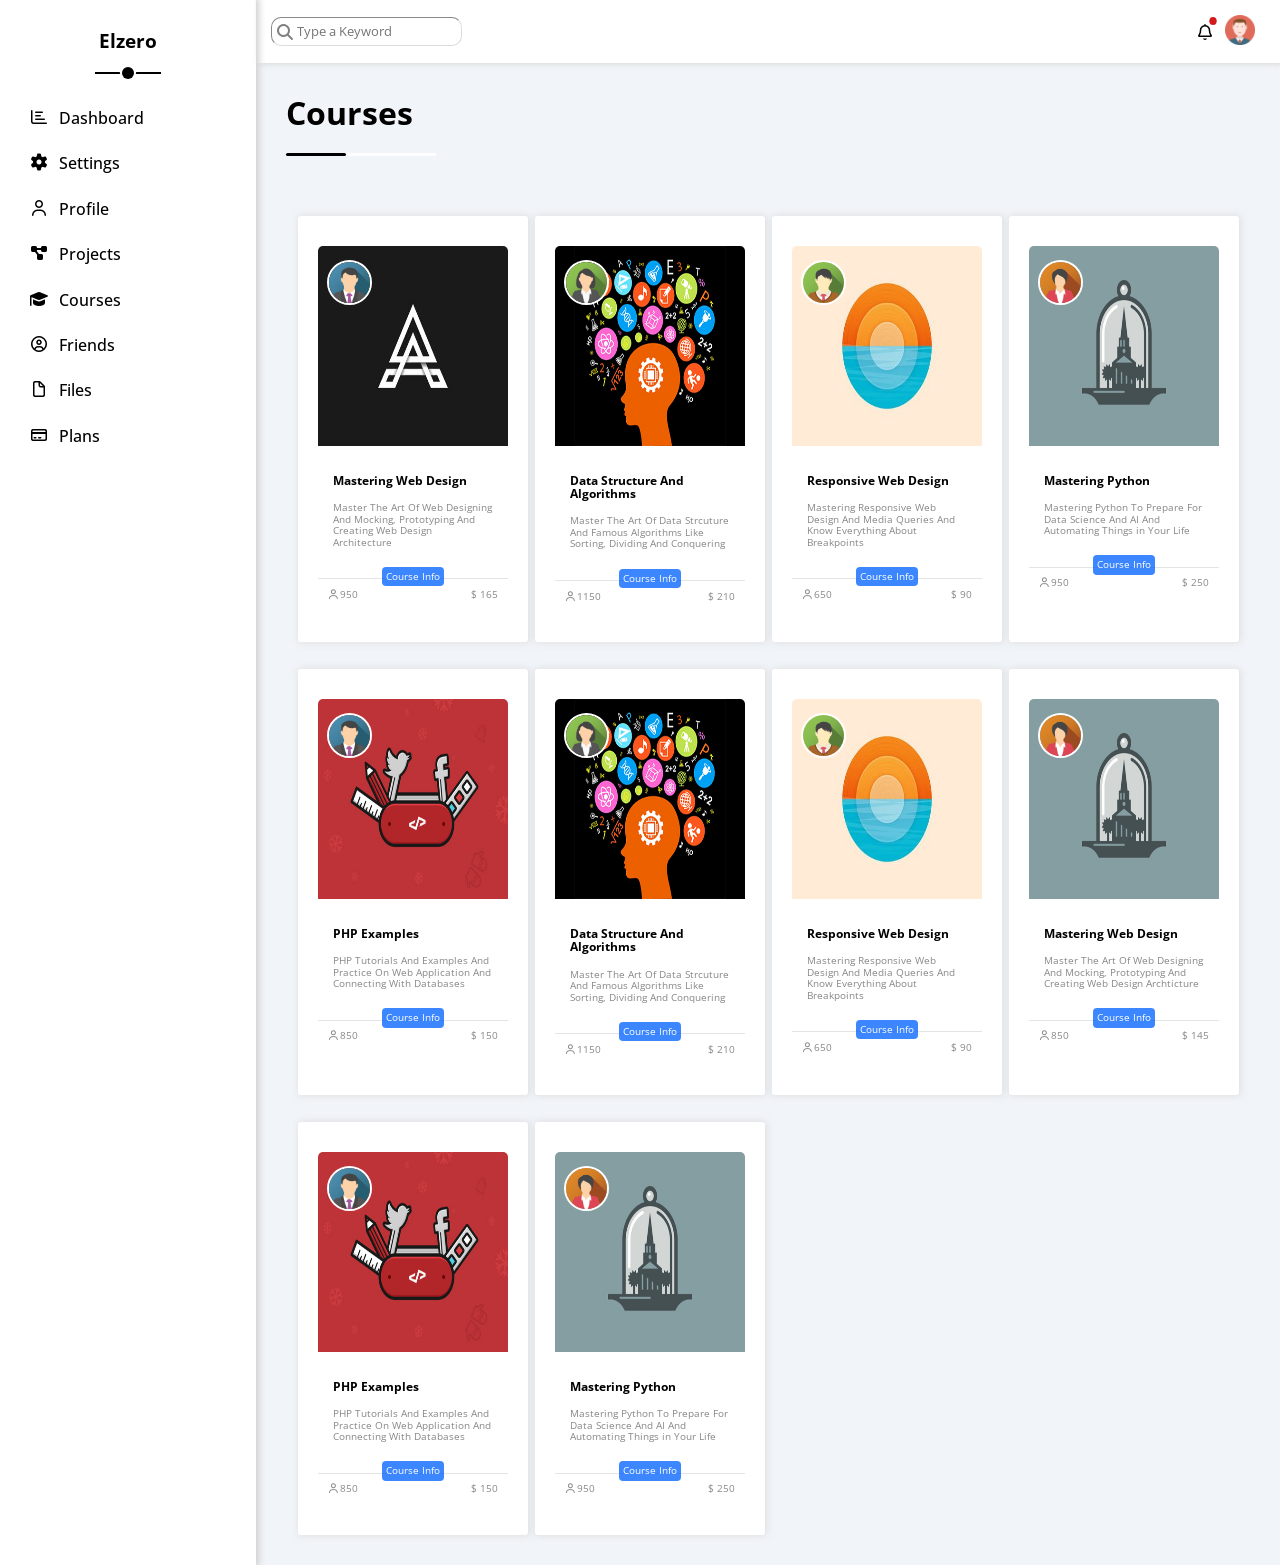
==== commit f8f7039f: "Update Courses.html" ====
--- a/Courses.html
+++ b/Courses.html
@@ -22,7 +22,7 @@
                 <div>
                     <i class="fa-regular fa-chart-bar"></i>
 
-                    <a href="Dashboard.html">
+                    <a href="index.html">
                         <p>Dashboard</p>
                     </a>
 
@@ -317,4 +317,4 @@
                 </div>
         </section>
     </main>
-</body>+</body>
--- a/css/style.css
+++ b/css/style.css
@@ -24,6 +24,7 @@
             
             a {
                 text-decoration: none;
+                color:black;
             }
             
             a:visited {
@@ -2241,4 +2242,4 @@
                     font-size: x-small;
                 }
             }
-            /* section 8 plans end */+            /* section 8 plans end */
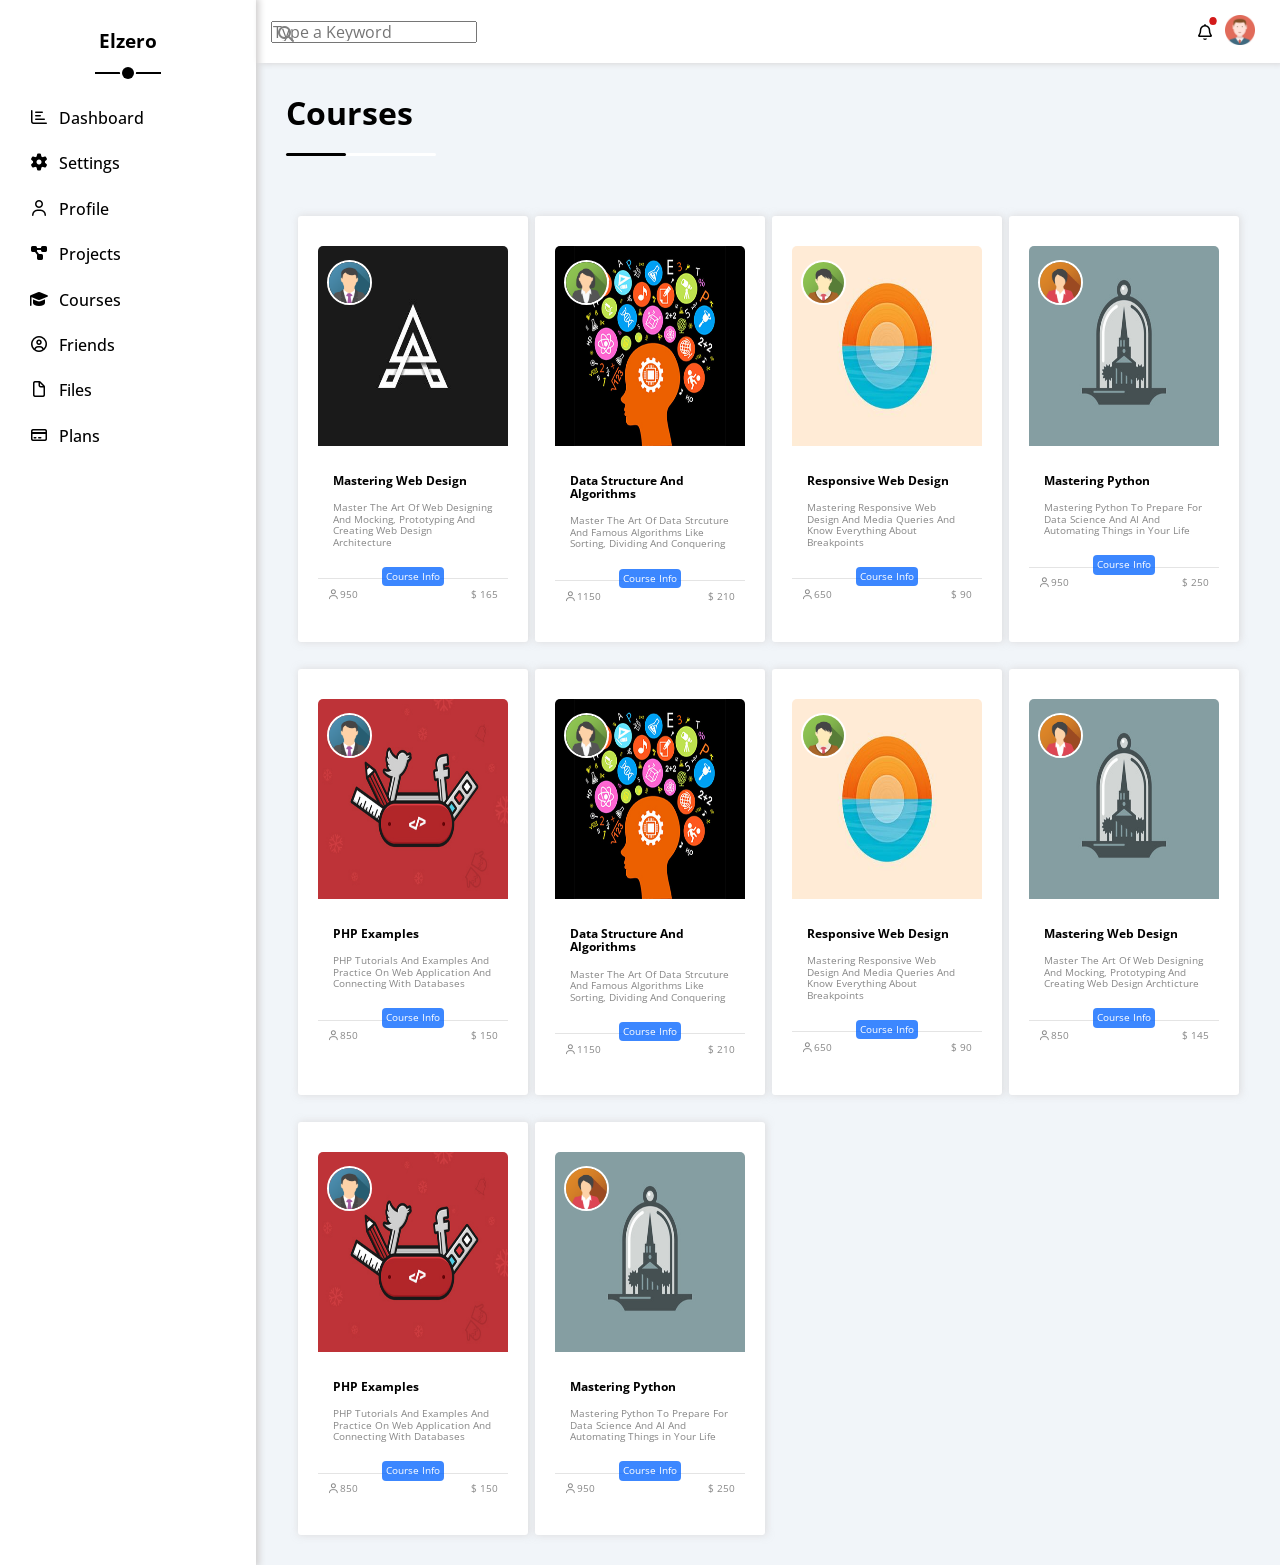
==== commit c01afac9: "Update Courses.html" ====
--- a/Courses.html
+++ b/Courses.html
@@ -1,5 +1,5 @@
 <!DOCTYPE html>
-<html lang="en">
+<html lang="en"> 
 
 <head>
     <meta charset="UTF-8">
@@ -94,7 +94,7 @@
         <nav>
             <div class="search">
                 <div class="icon"><i class="fa-solid fa-magnifying-glass"></i></div>
-                <input type="text" placeholder="Type a Keyword">
+                <input type="search" placeholder="Type a Keyword">
             </div>
             <div class="bell">
                 <div> <i class="fa-regular fa-bell"></i></div>
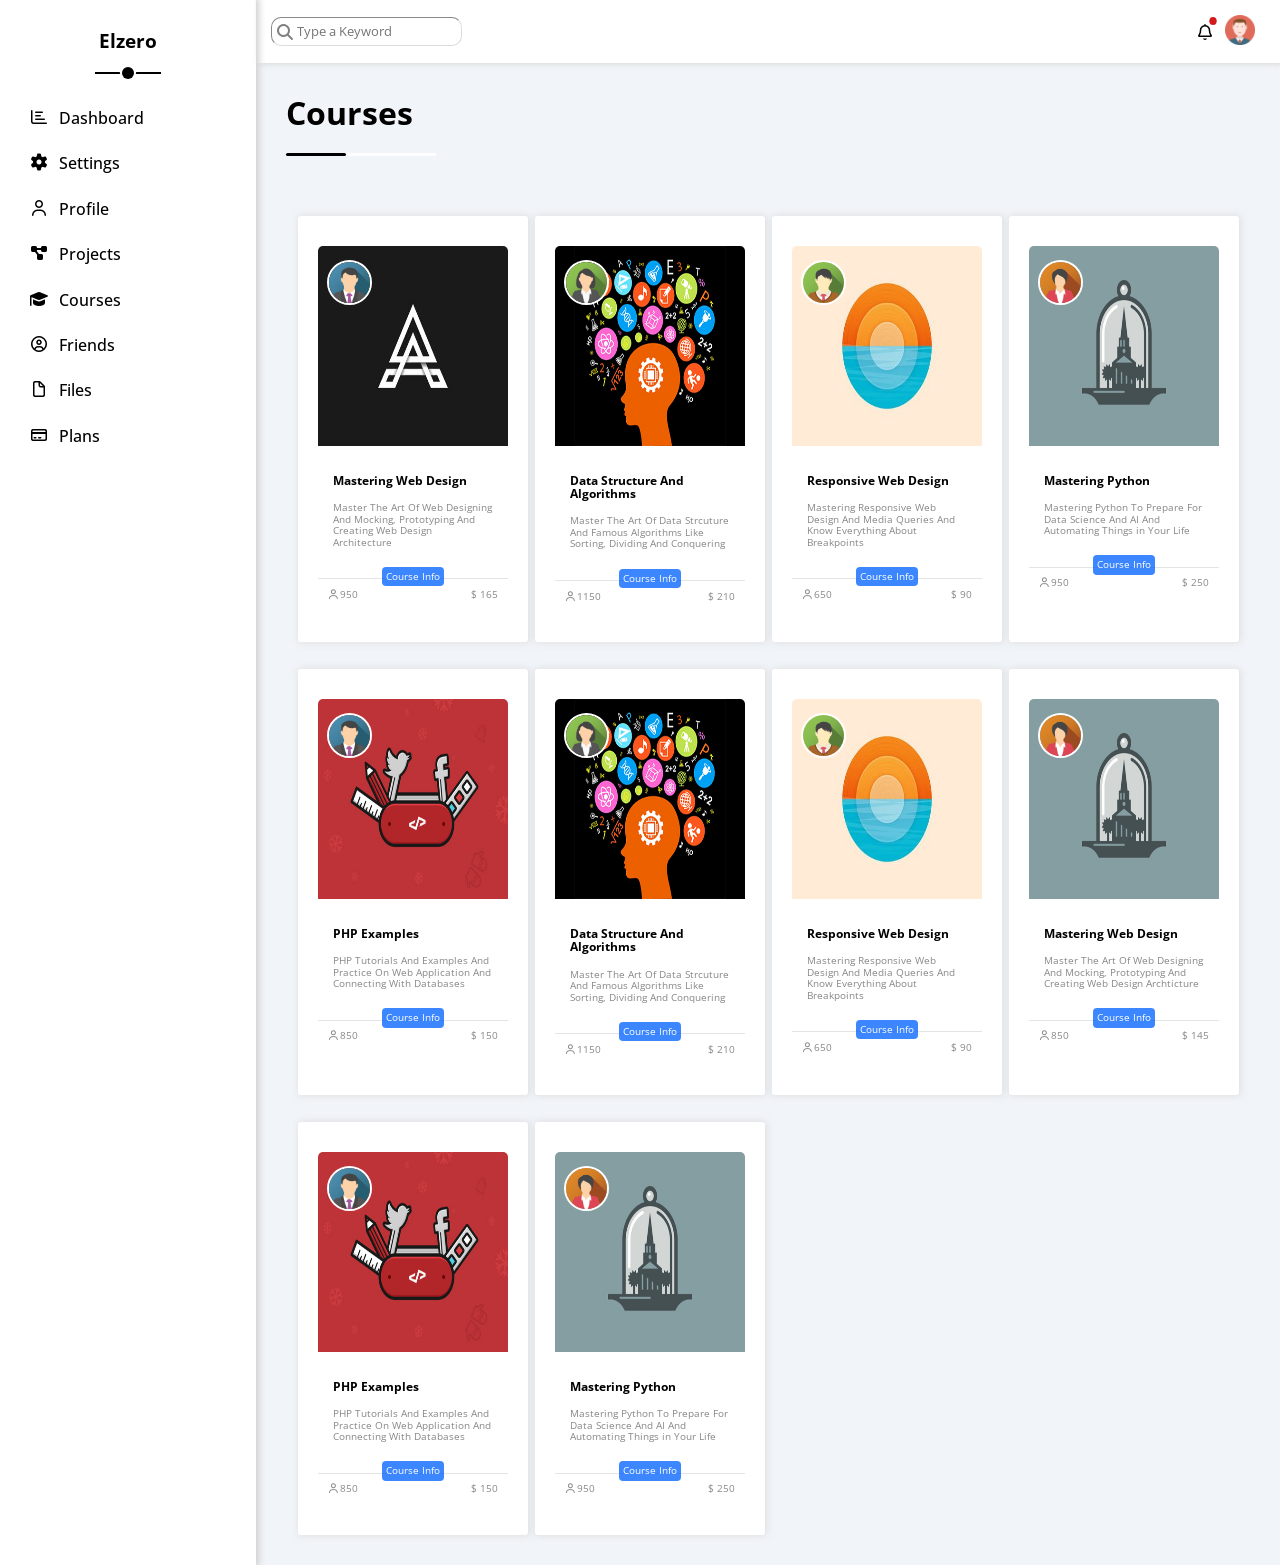
==== commit 88c6812c: "Update Courses.html" ====
--- a/Courses.html
+++ b/Courses.html
@@ -94,7 +94,7 @@
         <nav>
             <div class="search">
                 <div class="icon"><i class="fa-solid fa-magnifying-glass"></i></div>
-                <input type="search" placeholder="Type a Keyword">
+                <input type="text" placeholder="Type a Keyword">
             </div>
             <div class="bell">
                 <div> <i class="fa-regular fa-bell"></i></div>
